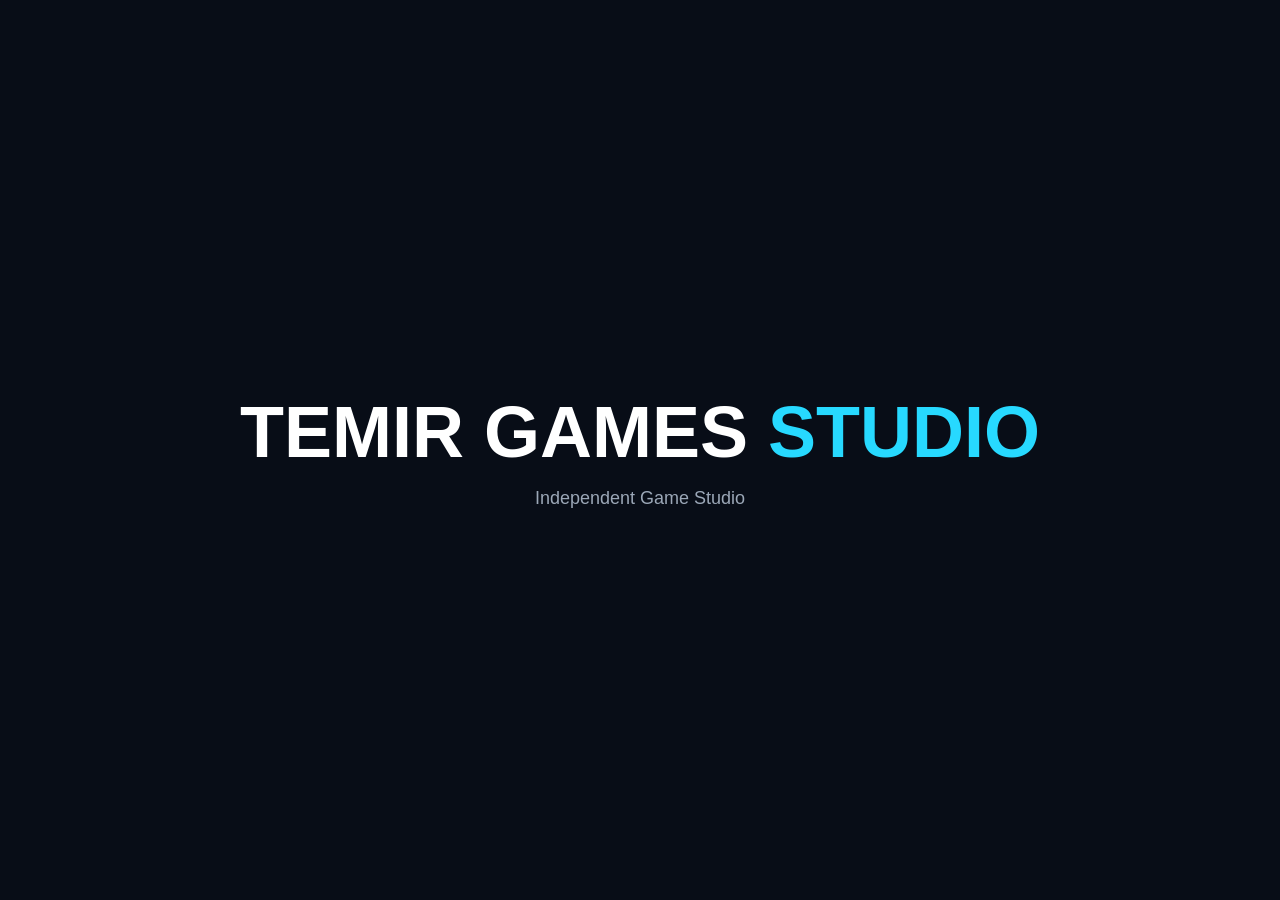
==== index.html @ 4833f93b "Add initial HTML structure for Temir Games Studio" ====
<!DOCTYPE html>
<html lang="tr">
<head>
    <meta charset="UTF-8">
    <meta name="viewport" content="width=device-width, initial-scale=1.0">

    <title>Temir Games Studio</title>

    <style>
        * {
            box-sizing: border-box;
            margin: 0;
            padding: 0;
        }

        body {
            min-height: 100vh;
            display: flex;
            align-items: center;
            justify-content: center;
            background: #080d17;
            color: #ffffff;
            font-family: Arial, sans-serif;
        }

        .container {
            text-align: center;
            padding: 30px;
        }

        h1 {
            font-size: clamp(36px, 7vw, 72px);
            margin-bottom: 15px;
        }

        p {
            font-size: 18px;
            color: #9ba7b7;
        }

        .accent {
            color: #27d9ff;
        }
    </style>
</head>

<body>

    <main class="container">
        <h1>TEMIR GAMES <span class="accent">STUDIO</span></h1>
        <p>Independent Game Studio</p>
    </main>

</body>
</html>
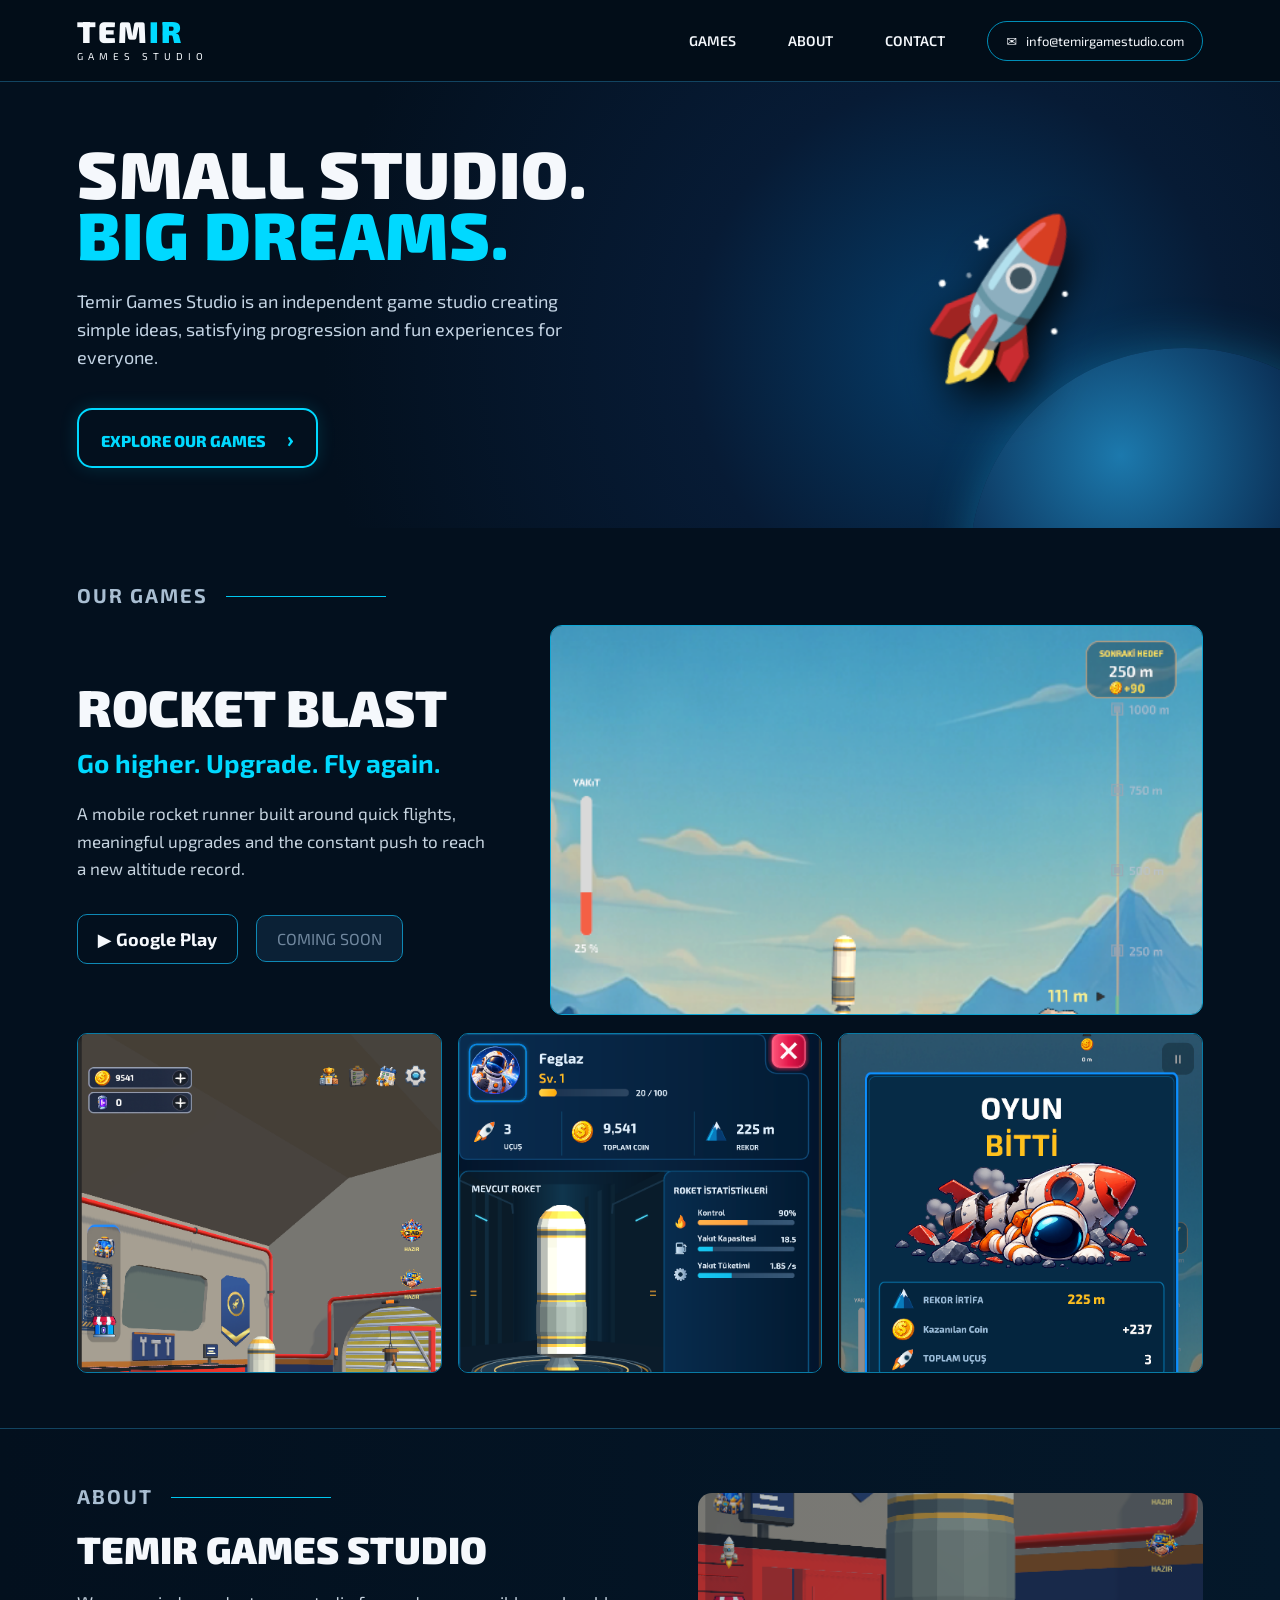
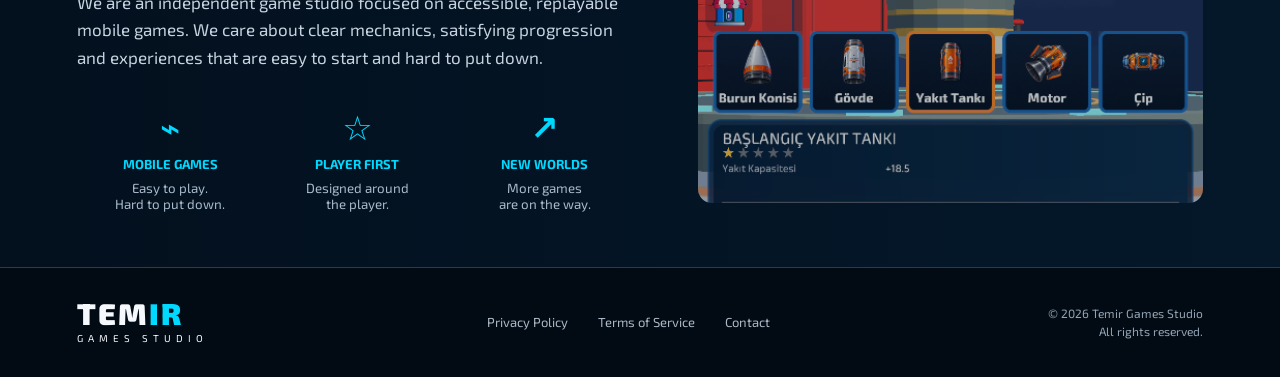
==== commit dba3bcb9: "Add files via upload" ====
--- a/index.html
+++ b/index.html
@@ -1,55 +1,77 @@
-<!DOCTYPE html>
-<html lang="tr">
+<!doctype html>
+<html lang="en">
 <head>
-    <meta charset="UTF-8">
-    <meta name="viewport" content="width=device-width, initial-scale=1.0">
+  <meta charset="utf-8">
+  <meta name="viewport" content="width=device-width,initial-scale=1">
+  <meta name="description" content="Temir Games Studio — independent mobile game studio and creator of Rocket Blast.">
+  <title>Temir Games Studio</title>
+  <link rel="preconnect" href="https://fonts.googleapis.com">
+  <link rel="preconnect" href="https://fonts.gstatic.com" crossorigin>
+  <link href="https://fonts.googleapis.com/css2?family=Exo+2:wght@400;500;600;700;800;900&display=swap" rel="stylesheet">
+  <link rel="stylesheet" href="style.css">
+</head>
+<body>
+<header class="nav">
+  <a class="brand" href="#top" aria-label="Temir Games Studio">
+    <strong>TEM<span>IR</span></strong><small>GAMES STUDIO</small>
+  </a>
+  <nav><a href="#games">GAMES</a><a href="#about">ABOUT</a><a href="#contact">CONTACT</a></nav>
+  <a class="mail" href="mailto:info@temirgamestudio.com">✉ &nbsp; info@temirgamestudio.com</a>
+</header>
 
-    <title>Temir Games Studio</title>
+<main id="top">
+<section class="hero">
+  <div class="stars"></div>
+  <div class="hero-copy">
+    <h1>SMALL STUDIO.<br><em>BIG DREAMS.</em></h1>
+    <p>Temir Games Studio is an independent game studio creating simple ideas, satisfying progression and fun experiences for everyone.</p>
+    <a class="button" href="#games">EXPLORE OUR GAMES <b>›</b></a>
+  </div>
+  <div class="hero-art" aria-hidden="true">
+    <div class="planet"></div>
+    <div class="rocket">🚀</div>
+  </div>
+</section>
 
-    <style>
-        * {
-            box-sizing: border-box;
-            margin: 0;
-            padding: 0;
-        }
+<section class="games section" id="games">
+  <div class="eyebrow">OUR GAMES</div>
+  <div class="game-lead">
+    <div class="game-copy">
+      <h2>ROCKET BLAST</h2>
+      <h3>Go higher. Upgrade. Fly again.</h3>
+      <p>A mobile rocket runner built around quick flights, meaningful upgrades and the constant push to reach a new altitude record.</p>
+      <div class="store-row"><span class="store">▶ <b>Google Play</b></span><span class="soon">COMING SOON</span></div>
+    </div>
+    <figure class="feature-shot"><img src="assets/gameplay.png" alt="Rocket Blast gameplay"></figure>
+  </div>
 
-        body {
-            min-height: 100vh;
-            display: flex;
-            align-items: center;
-            justify-content: center;
-            background: #080d17;
-            color: #ffffff;
-            font-family: Arial, sans-serif;
-        }
+  <div class="gallery">
+    <figure><img src="assets/garage.png" alt="Rocket Blast garage"></figure>
+    <figure><img src="assets/inventory.png" alt="Rocket Blast inventory"></figure>
+    <figure><img src="assets/gameover.png" alt="Rocket Blast game over screen"></figure>
+  </div>
+</section>
 
-        .container {
-            text-align: center;
-            padding: 30px;
-        }
+<section class="about section" id="about">
+  <div>
+    <div class="eyebrow">ABOUT</div>
+    <h2>TEMIR GAMES STUDIO</h2>
+    <p>We are an independent game studio focused on accessible, replayable mobile games. We care about clear mechanics, satisfying progression and experiences that are easy to start and hard to put down.</p>
+    <div class="values">
+      <div><b>⌁</b><strong>MOBILE GAMES</strong><small>Easy to play.<br>Hard to put down.</small></div>
+      <div><b>☆</b><strong>PLAYER FIRST</strong><small>Designed around<br>the player.</small></div>
+      <div><b>↗</b><strong>NEW WORLDS</strong><small>More games<br>are on the way.</small></div>
+    </div>
+  </div>
+  <figure class="about-shot"><img src="assets/garage-detail.png" alt="Rocket Blast garage detail"></figure>
+</section>
+</main>
 
-        h1 {
-            font-size: clamp(36px, 7vw, 72px);
-            margin-bottom: 15px;
-        }
-
-        p {
-            font-size: 18px;
-            color: #9ba7b7;
-        }
-
-        .accent {
-            color: #27d9ff;
-        }
-    </style>
-</head>
-
-<body>
-
-    <main class="container">
-        <h1>TEMIR GAMES <span class="accent">STUDIO</span></h1>
-        <p>Independent Game Studio</p>
-    </main>
-
+<footer id="contact">
+  <div class="brand footer-brand"><strong>TEM<span>IR</span></strong><small>GAMES STUDIO</small></div>
+  <div class="footer-links"><a href="privacy.html">Privacy Policy</a><a href="terms.html">Terms of Service</a><a href="mailto:info@temirgamestudio.com">Contact</a></div>
+  <div class="copyright">© 2026 Temir Games Studio<br>All rights reserved.</div>
+</footer>
+<script src="script.js"></script>
 </body>
-</html>
+</html>
--- a/style.css
+++ b/style.css
@@ -0,0 +1 @@
+*{box-sizing:border-box}html{scroll-behavior:smooth}body{margin:0;background:#03101e;color:#f5f8fc;font-family:"Exo 2",system-ui,sans-serif}a{color:inherit;text-decoration:none}.nav{height:82px;padding:0 max(6vw,24px);display:flex;align-items:center;gap:42px;border-bottom:1px solid #124461;background:#020d18;position:sticky;top:0;z-index:20}.brand{display:flex;flex-direction:column;line-height:.78;margin-right:auto}.brand strong{font-size:30px;letter-spacing:2px;font-weight:900}.brand span,.hero em,.game-copy h3{color:#00d9ff}.brand small{letter-spacing:5px;font-size:10px;margin-top:9px}.nav nav{display:flex;gap:52px;font-weight:600;font-size:14px}.nav nav a:hover{color:#00d9ff}.mail{border:1px solid #008eb8;border-radius:24px;padding:11px 18px;font-size:13px}.hero{min-height:390px;position:relative;overflow:hidden;display:flex;align-items:center;padding:60px max(6vw,24px);background:radial-gradient(circle at 75% 60%,#063d6a 0,#071b35 27%,#03101e 64%)}.hero-copy{position:relative;z-index:3;max-width:590px}.hero h1{font-size:clamp(44px,5.2vw,74px);line-height:.92;margin:0 0 24px;font-weight:900;letter-spacing:1px}.hero h1 em{font-style:normal}.hero p{max-width:510px;font-size:18px;line-height:1.55;color:#c4d4e4}.button{display:inline-block;margin-top:18px;border:2px solid #00d9ff;border-radius:15px;padding:15px 22px;font-weight:800;color:#00d9ff;box-shadow:0 0 18px #00d9ff26}.button b{font-size:22px;margin-left:18px}.hero-art{position:absolute;right:0;top:0;width:55%;height:100%}.planet{position:absolute;width:430px;height:430px;border-radius:50%;right:-120px;bottom:-250px;background:radial-gradient(circle at 35% 25%,#1c79ad,#0b3158 42%,#031324 72%);box-shadow:0 0 50px #1bbfff55}.rocket{position:absolute;right:27%;top:29%;font-size:140px;transform:rotate(-12deg);filter:drop-shadow(0 20px 22px #000)}.section{padding:55px max(6vw,24px)}.eyebrow{font-size:20px;font-weight:700;letter-spacing:2px;color:#a9bed2;margin-bottom:18px}.eyebrow:after{content:"";display:inline-block;width:160px;height:1px;background:#00c7ef;margin:0 0 6px 18px}.game-lead{display:grid;grid-template-columns:.78fr 1.22fr;gap:55px;align-items:center}.game-copy h2,.about h2{font-size:clamp(36px,4vw,58px);margin:0 0 10px;font-weight:900}.game-copy h3{font-size:26px;margin:0 0 22px}.game-copy p,.about p{font-size:17px;line-height:1.6;color:#c6d3df}.store-row{display:flex;gap:18px;margin-top:32px;align-items:center}.store,.soon{border:1px solid #0e89b6;border-radius:10px;padding:13px 20px}.store{font-size:18px}.soon{color:#70879e;background:#0b2136}.feature-shot{height:390px;margin:0;border:1px solid #0ea7d5;border-radius:12px;overflow:hidden;background:#071a2b}.feature-shot img{width:100%;height:100%;object-fit:cover;object-position:center}.gallery{display:grid;grid-template-columns:repeat(3,1fr);gap:16px;margin-top:18px}.gallery figure{height:340px;margin:0;border:1px solid #087ba6;border-radius:10px;overflow:hidden;background:#071a2b}.gallery img{width:100%;height:100%;object-fit:cover;object-position:top}.about{border-top:1px solid #124461;display:grid;grid-template-columns:1fr .9fr;gap:60px;align-items:center;background:linear-gradient(90deg,#03101e,#04182a)}.about h2{font-size:38px}.values{display:grid;grid-template-columns:repeat(3,1fr);margin-top:35px;text-align:center}.values div{display:flex;flex-direction:column;gap:8px}.values b{font-size:34px;color:#00d9ff}.values strong{font-size:13px;color:#00d9ff}.values small{color:#a8bacb}.about-shot{height:310px;margin:0;border-radius:14px;overflow:hidden;opacity:.72}.about-shot img{width:100%;height:100%;object-fit:cover}footer{min-height:110px;padding:25px max(6vw,24px);display:flex;align-items:center;gap:40px;border-top:1px solid #124461;background:#020b14}.footer-brand{margin-right:auto}.footer-links{display:flex;gap:30px;color:#aab8c7;font-size:13px}.footer-links a:hover{color:#00d9ff}.copyright{margin-left:auto;font-size:12px;color:#93a4b5;line-height:1.5;text-align:right}@media(max-width:800px){.nav{height:68px}.nav nav{display:none}.mail{font-size:0;padding:10px}.mail:first-letter{font-size:16px}.hero{min-height:520px;align-items:flex-start;padding-top:65px}.hero-art{width:100%;opacity:.45}.rocket{font-size:100px;right:10%;top:60%}.hero h1{font-size:44px}.game-lead,.about{grid-template-columns:1fr}.feature-shot{height:520px}.gallery{grid-template-columns:1fr}.gallery figure{height:580px}.about-shot{height:400px}.values{gap:8px}footer{flex-direction:column;text-align:center}.footer-brand,.copyright{margin:0}.copyright{text-align:center}.footer-links{flex-wrap:wrap;justify-content:center}}
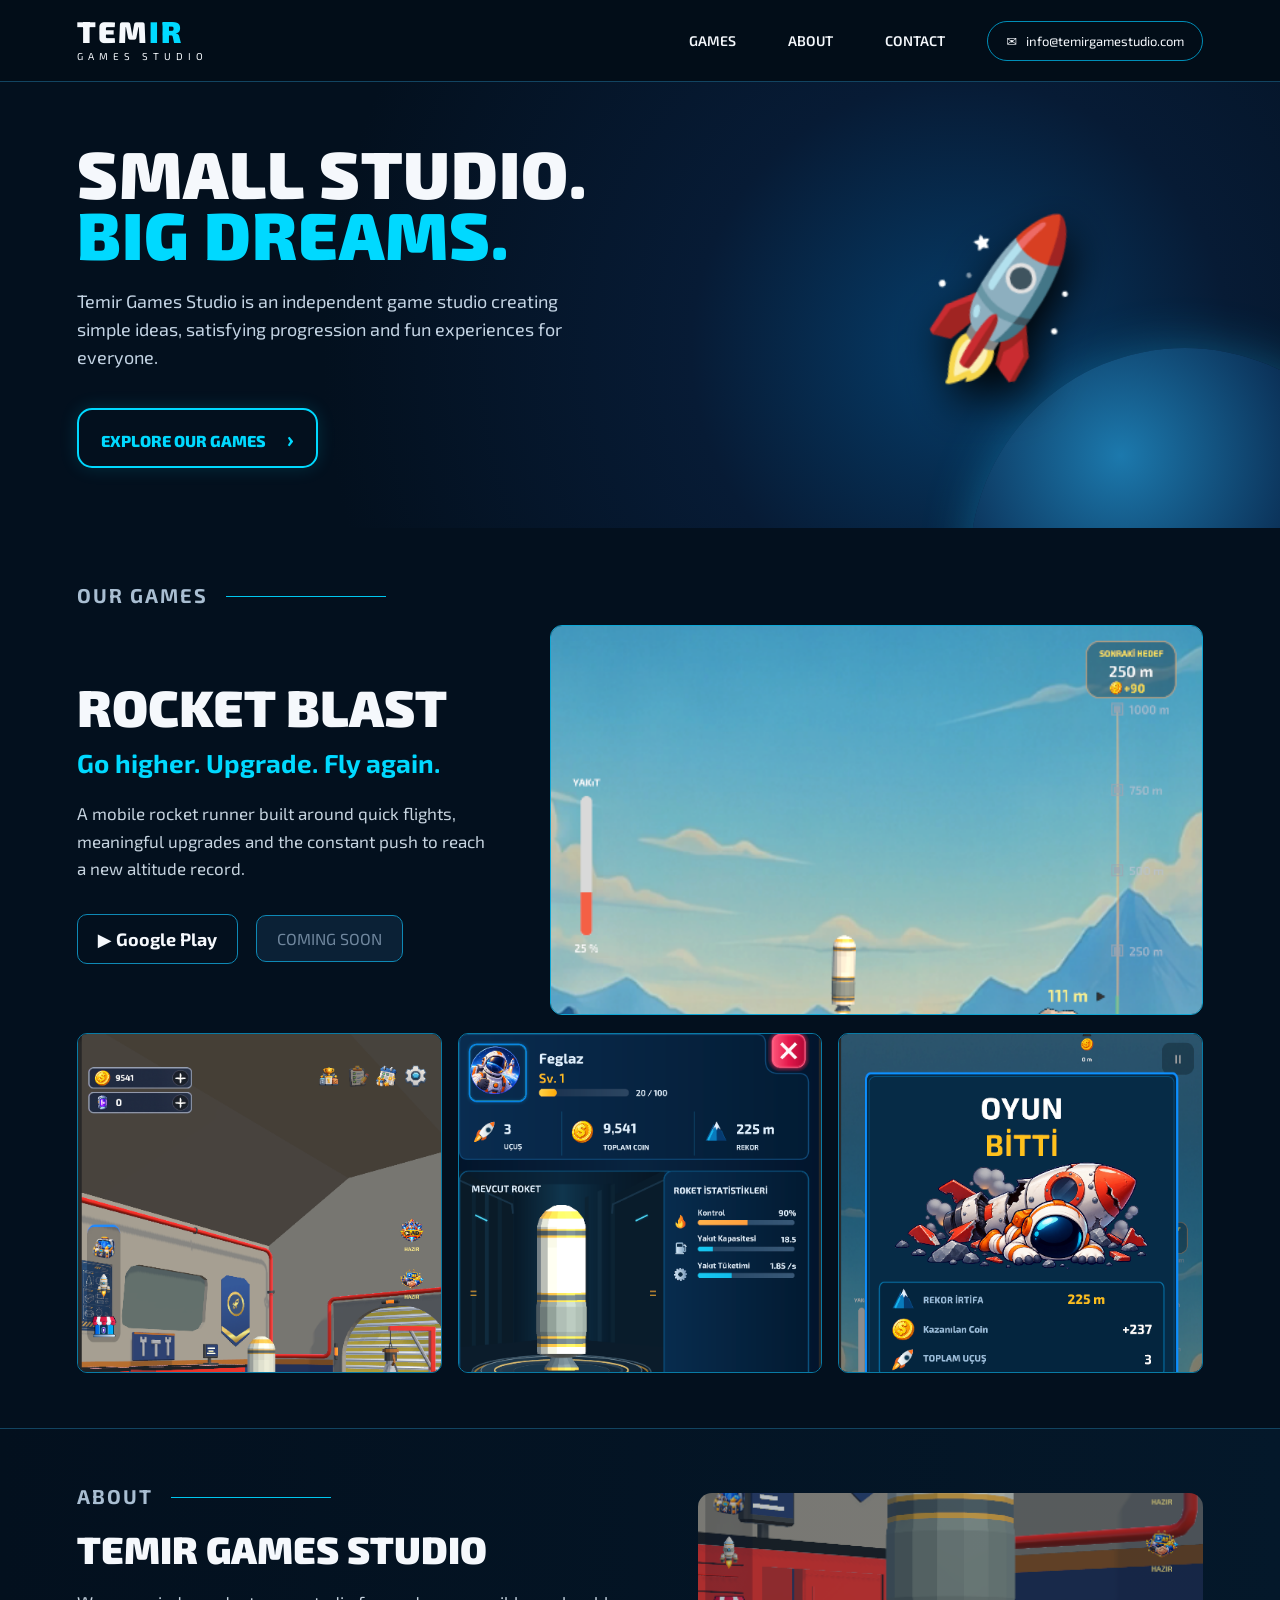
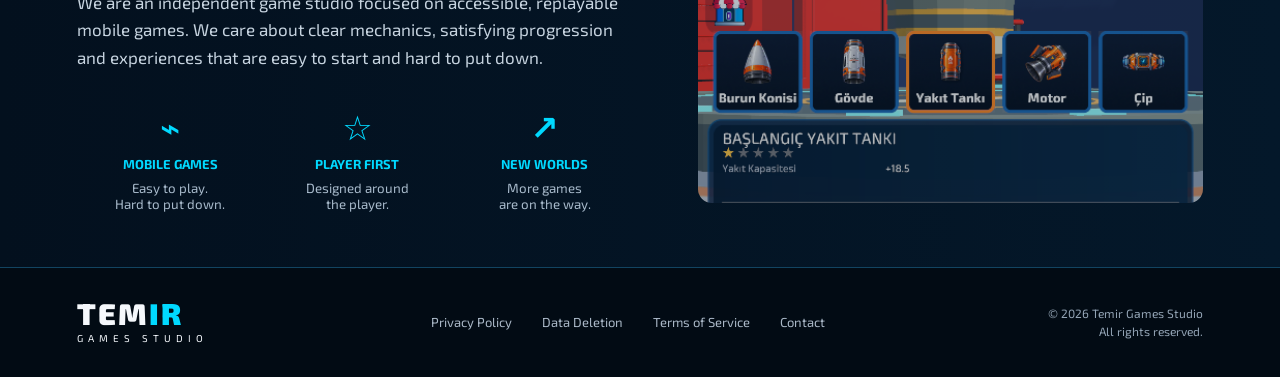
==== commit 4709bc98: "Add files via upload" ====
--- a/index.html
+++ b/index.html
@@ -69,7 +69,7 @@
 
 <footer id="contact">
   <div class="brand footer-brand"><strong>TEM<span>IR</span></strong><small>GAMES STUDIO</small></div>
-  <div class="footer-links"><a href="privacy.html">Privacy Policy</a><a href="terms.html">Terms of Service</a><a href="mailto:info@temirgamestudio.com">Contact</a></div>
+  <div class="footer-links"><a href="privacy.html">Privacy Policy</a><a href="delete-data.html">Data Deletion</a><a href="terms.html">Terms of Service</a><a href="mailto:info@temirgamestudio.com">Contact</a></div>
   <div class="copyright">© 2026 Temir Games Studio<br>All rights reserved.</div>
 </footer>
 <script src="script.js"></script>
--- a/style.css
+++ b/style.css
@@ -1 +1,16 @@
-*{box-sizing:border-box}html{scroll-behavior:smooth}body{margin:0;background:#03101e;color:#f5f8fc;font-family:"Exo 2",system-ui,sans-serif}a{color:inherit;text-decoration:none}.nav{height:82px;padding:0 max(6vw,24px);display:flex;align-items:center;gap:42px;border-bottom:1px solid #124461;background:#020d18;position:sticky;top:0;z-index:20}.brand{display:flex;flex-direction:column;line-height:.78;margin-right:auto}.brand strong{font-size:30px;letter-spacing:2px;font-weight:900}.brand span,.hero em,.game-copy h3{color:#00d9ff}.brand small{letter-spacing:5px;font-size:10px;margin-top:9px}.nav nav{display:flex;gap:52px;font-weight:600;font-size:14px}.nav nav a:hover{color:#00d9ff}.mail{border:1px solid #008eb8;border-radius:24px;padding:11px 18px;font-size:13px}.hero{min-height:390px;position:relative;overflow:hidden;display:flex;align-items:center;padding:60px max(6vw,24px);background:radial-gradient(circle at 75% 60%,#063d6a 0,#071b35 27%,#03101e 64%)}.hero-copy{position:relative;z-index:3;max-width:590px}.hero h1{font-size:clamp(44px,5.2vw,74px);line-height:.92;margin:0 0 24px;font-weight:900;letter-spacing:1px}.hero h1 em{font-style:normal}.hero p{max-width:510px;font-size:18px;line-height:1.55;color:#c4d4e4}.button{display:inline-block;margin-top:18px;border:2px solid #00d9ff;border-radius:15px;padding:15px 22px;font-weight:800;color:#00d9ff;box-shadow:0 0 18px #00d9ff26}.button b{font-size:22px;margin-left:18px}.hero-art{position:absolute;right:0;top:0;width:55%;height:100%}.planet{position:absolute;width:430px;height:430px;border-radius:50%;right:-120px;bottom:-250px;background:radial-gradient(circle at 35% 25%,#1c79ad,#0b3158 42%,#031324 72%);box-shadow:0 0 50px #1bbfff55}.rocket{position:absolute;right:27%;top:29%;font-size:140px;transform:rotate(-12deg);filter:drop-shadow(0 20px 22px #000)}.section{padding:55px max(6vw,24px)}.eyebrow{font-size:20px;font-weight:700;letter-spacing:2px;color:#a9bed2;margin-bottom:18px}.eyebrow:after{content:"";display:inline-block;width:160px;height:1px;background:#00c7ef;margin:0 0 6px 18px}.game-lead{display:grid;grid-template-columns:.78fr 1.22fr;gap:55px;align-items:center}.game-copy h2,.about h2{font-size:clamp(36px,4vw,58px);margin:0 0 10px;font-weight:900}.game-copy h3{font-size:26px;margin:0 0 22px}.game-copy p,.about p{font-size:17px;line-height:1.6;color:#c6d3df}.store-row{display:flex;gap:18px;margin-top:32px;align-items:center}.store,.soon{border:1px solid #0e89b6;border-radius:10px;padding:13px 20px}.store{font-size:18px}.soon{color:#70879e;background:#0b2136}.feature-shot{height:390px;margin:0;border:1px solid #0ea7d5;border-radius:12px;overflow:hidden;background:#071a2b}.feature-shot img{width:100%;height:100%;object-fit:cover;object-position:center}.gallery{display:grid;grid-template-columns:repeat(3,1fr);gap:16px;margin-top:18px}.gallery figure{height:340px;margin:0;border:1px solid #087ba6;border-radius:10px;overflow:hidden;background:#071a2b}.gallery img{width:100%;height:100%;object-fit:cover;object-position:top}.about{border-top:1px solid #124461;display:grid;grid-template-columns:1fr .9fr;gap:60px;align-items:center;background:linear-gradient(90deg,#03101e,#04182a)}.about h2{font-size:38px}.values{display:grid;grid-template-columns:repeat(3,1fr);margin-top:35px;text-align:center}.values div{display:flex;flex-direction:column;gap:8px}.values b{font-size:34px;color:#00d9ff}.values strong{font-size:13px;color:#00d9ff}.values small{color:#a8bacb}.about-shot{height:310px;margin:0;border-radius:14px;overflow:hidden;opacity:.72}.about-shot img{width:100%;height:100%;object-fit:cover}footer{min-height:110px;padding:25px max(6vw,24px);display:flex;align-items:center;gap:40px;border-top:1px solid #124461;background:#020b14}.footer-brand{margin-right:auto}.footer-links{display:flex;gap:30px;color:#aab8c7;font-size:13px}.footer-links a:hover{color:#00d9ff}.copyright{margin-left:auto;font-size:12px;color:#93a4b5;line-height:1.5;text-align:right}@media(max-width:800px){.nav{height:68px}.nav nav{display:none}.mail{font-size:0;padding:10px}.mail:first-letter{font-size:16px}.hero{min-height:520px;align-items:flex-start;padding-top:65px}.hero-art{width:100%;opacity:.45}.rocket{font-size:100px;right:10%;top:60%}.hero h1{font-size:44px}.game-lead,.about{grid-template-columns:1fr}.feature-shot{height:520px}.gallery{grid-template-columns:1fr}.gallery figure{height:580px}.about-shot{height:400px}.values{gap:8px}footer{flex-direction:column;text-align:center}.footer-brand,.copyright{margin:0}.copyright{text-align:center}.footer-links{flex-wrap:wrap;justify-content:center}}+*{box-sizing:border-box}html{scroll-behavior:smooth}body{margin:0;background:#03101e;color:#f5f8fc;font-family:"Exo 2",system-ui,sans-serif}a{color:inherit;text-decoration:none}.nav{height:82px;padding:0 max(6vw,24px);display:flex;align-items:center;gap:42px;border-bottom:1px solid #124461;background:#020d18;position:sticky;top:0;z-index:20}.brand{display:flex;flex-direction:column;line-height:.78;margin-right:auto}.brand strong{font-size:30px;letter-spacing:2px;font-weight:900}.brand span,.hero em,.game-copy h3{color:#00d9ff}.brand small{letter-spacing:5px;font-size:10px;margin-top:9px}.nav nav{display:flex;gap:52px;font-weight:600;font-size:14px}.nav nav a:hover{color:#00d9ff}.mail{border:1px solid #008eb8;border-radius:24px;padding:11px 18px;font-size:13px}.hero{min-height:390px;position:relative;overflow:hidden;display:flex;align-items:center;padding:60px max(6vw,24px);background:radial-gradient(circle at 75% 60%,#063d6a 0,#071b35 27%,#03101e 64%)}.hero-copy{position:relative;z-index:3;max-width:590px}.hero h1{font-size:clamp(44px,5.2vw,74px);line-height:.92;margin:0 0 24px;font-weight:900;letter-spacing:1px}.hero h1 em{font-style:normal}.hero p{max-width:510px;font-size:18px;line-height:1.55;color:#c4d4e4}.button{display:inline-block;margin-top:18px;border:2px solid #00d9ff;border-radius:15px;padding:15px 22px;font-weight:800;color:#00d9ff;box-shadow:0 0 18px #00d9ff26}.button b{font-size:22px;margin-left:18px}.hero-art{position:absolute;right:0;top:0;width:55%;height:100%}.planet{position:absolute;width:430px;height:430px;border-radius:50%;right:-120px;bottom:-250px;background:radial-gradient(circle at 35% 25%,#1c79ad,#0b3158 42%,#031324 72%);box-shadow:0 0 50px #1bbfff55}.rocket{position:absolute;right:27%;top:29%;font-size:140px;transform:rotate(-12deg);filter:drop-shadow(0 20px 22px #000)}.section{padding:55px max(6vw,24px)}.eyebrow{font-size:20px;font-weight:700;letter-spacing:2px;color:#a9bed2;margin-bottom:18px}.eyebrow:after{content:"";display:inline-block;width:160px;height:1px;background:#00c7ef;margin:0 0 6px 18px}.game-lead{display:grid;grid-template-columns:.78fr 1.22fr;gap:55px;align-items:center}.game-copy h2,.about h2{font-size:clamp(36px,4vw,58px);margin:0 0 10px;font-weight:900}.game-copy h3{font-size:26px;margin:0 0 22px}.game-copy p,.about p{font-size:17px;line-height:1.6;color:#c6d3df}.store-row{display:flex;gap:18px;margin-top:32px;align-items:center}.store,.soon{border:1px solid #0e89b6;border-radius:10px;padding:13px 20px}.store{font-size:18px}.soon{color:#70879e;background:#0b2136}.feature-shot{height:390px;margin:0;border:1px solid #0ea7d5;border-radius:12px;overflow:hidden;background:#071a2b}.feature-shot img{width:100%;height:100%;object-fit:cover;object-position:center}.gallery{display:grid;grid-template-columns:repeat(3,1fr);gap:16px;margin-top:18px}.gallery figure{height:340px;margin:0;border:1px solid #087ba6;border-radius:10px;overflow:hidden;background:#071a2b}.gallery img{width:100%;height:100%;object-fit:cover;object-position:top}.about{border-top:1px solid #124461;display:grid;grid-template-columns:1fr .9fr;gap:60px;align-items:center;background:linear-gradient(90deg,#03101e,#04182a)}.about h2{font-size:38px}.values{display:grid;grid-template-columns:repeat(3,1fr);margin-top:35px;text-align:center}.values div{display:flex;flex-direction:column;gap:8px}.values b{font-size:34px;color:#00d9ff}.values strong{font-size:13px;color:#00d9ff}.values small{color:#a8bacb}.about-shot{height:310px;margin:0;border-radius:14px;overflow:hidden;opacity:.72}.about-shot img{width:100%;height:100%;object-fit:cover}footer{min-height:110px;padding:25px max(6vw,24px);display:flex;align-items:center;gap:40px;border-top:1px solid #124461;background:#020b14}.footer-brand{margin-right:auto}.footer-links{display:flex;gap:30px;color:#aab8c7;font-size:13px}.footer-links a:hover{color:#00d9ff}.copyright{margin-left:auto;font-size:12px;color:#93a4b5;line-height:1.5;text-align:right}@media(max-width:800px){.nav{height:68px}.nav nav{display:none}.mail{font-size:0;padding:10px}.mail:first-letter{font-size:16px}.hero{min-height:520px;align-items:flex-start;padding-top:65px}.hero-art{width:100%;opacity:.45}.rocket{font-size:100px;right:10%;top:60%}.hero h1{font-size:44px}.game-lead,.about{grid-template-columns:1fr}.feature-shot{height:520px}.gallery{grid-template-columns:1fr}.gallery figure{height:580px}.about-shot{height:400px}.values{gap:8px}footer{flex-direction:column;text-align:center}.footer-brand,.copyright{margin:0}.copyright{text-align:center}.footer-links{flex-wrap:wrap;justify-content:center}}
+
+.policy-wrap{max-width:980px;margin:0 auto;padding:56px 24px 90px}
+.policy-top{display:flex;justify-content:space-between;gap:20px;align-items:center;margin-bottom:48px}
+.policy-back{color:#00d9ff;font-weight:700}
+.policy-card{background:#06182a;border:1px solid #0a5c80;border-radius:18px;padding:clamp(24px,4vw,52px);box-shadow:0 18px 80px #0006}
+.policy-card h1{font-size:clamp(38px,6vw,64px);margin:0 0 8px}
+.policy-meta{color:#8ea8bd;margin-bottom:30px;line-height:1.7}
+.policy-card section{padding:22px 0;border-top:1px solid #123650}
+.policy-card h2{color:#00d9ff;font-size:24px;margin:0 0 14px}
+.policy-card p,.policy-card li{color:#c6d3df;line-height:1.75}
+.policy-card a{color:#21dcff;text-decoration:underline}
+.policy-card code{background:#0a243b;padding:3px 7px;border-radius:6px}
+.policy-card ul{padding-left:22px}
+.delete-actions{display:flex;gap:14px;flex-wrap:wrap;margin:26px 0}
+.delete-note{border-left:3px solid #00d9ff;background:#071f34;padding:16px 18px;border-radius:8px}
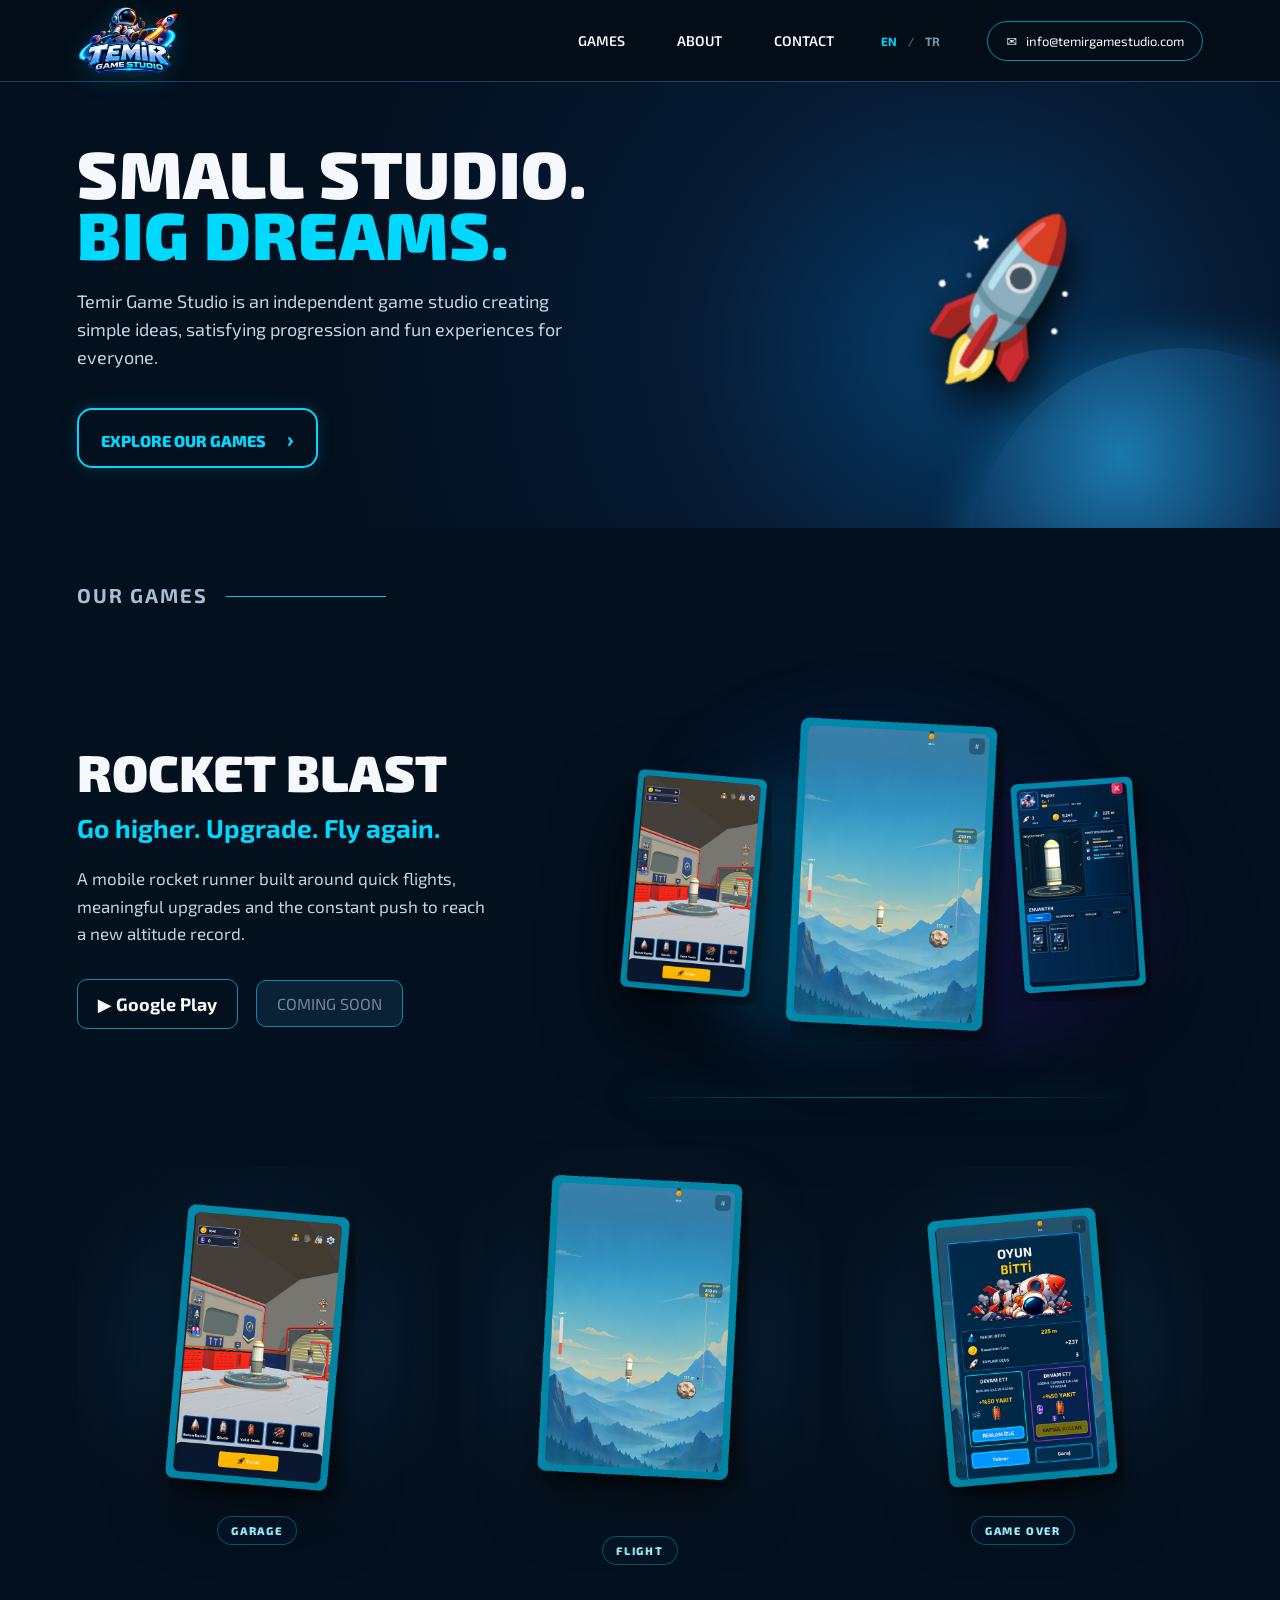
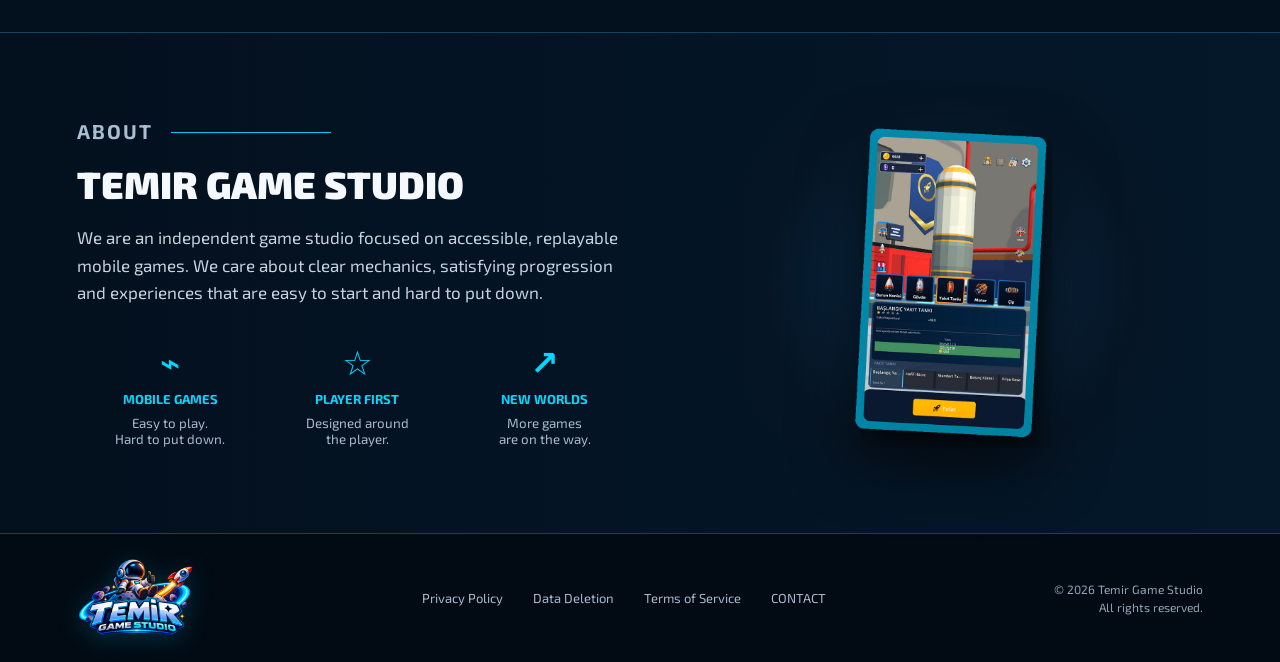
==== commit 1c75b075: "Add files via upload" ====
--- a/index.html
+++ b/index.html
@@ -3,8 +3,8 @@
 <head>
   <meta charset="utf-8">
   <meta name="viewport" content="width=device-width,initial-scale=1">
-  <meta name="description" content="Temir Games Studio — independent mobile game studio and creator of Rocket Blast.">
-  <title>Temir Games Studio</title>
+  <meta name="description" content="Temir Game Studio — independent mobile game studio and creator of Rocket Blast.">
+  <title>Temir Game Studio</title>
   <link rel="preconnect" href="https://fonts.googleapis.com">
   <link rel="preconnect" href="https://fonts.gstatic.com" crossorigin>
   <link href="https://fonts.googleapis.com/css2?family=Exo+2:wght@400;500;600;700;800;900&display=swap" rel="stylesheet">
@@ -12,10 +12,8 @@
 </head>
 <body>
 <header class="nav">
-  <a class="brand" href="#top" aria-label="Temir Games Studio">
-    <strong>TEM<span>IR</span></strong><small>GAMES STUDIO</small>
-  </a>
-  <nav><a href="#games">GAMES</a><a href="#about">ABOUT</a><a href="#contact">CONTACT</a></nav>
+  <a class="brand logo-brand" href="#top" aria-label="Temir Game Studio"><img src="assets/temir-game-studio-logo.png" alt="Temir Game Studio logo"></a>
+  <nav><a href="#games" data-i18n="games">GAMES</a><a href="#about" data-i18n="about">ABOUT</a><a href="#contact" data-i18n="contact">CONTACT</a></nav><div class="lang-switch"><button data-lang="en">EN</button><span>/</span><button data-lang="tr">TR</button></div>
   <a class="mail" href="mailto:info@temirgamestudio.com">✉ &nbsp; info@temirgamestudio.com</a>
 </header>
 
@@ -23,9 +21,9 @@
 <section class="hero">
   <div class="stars"></div>
   <div class="hero-copy">
-    <h1>SMALL STUDIO.<br><em>BIG DREAMS.</em></h1>
-    <p>Temir Games Studio is an independent game studio creating simple ideas, satisfying progression and fun experiences for everyone.</p>
-    <a class="button" href="#games">EXPLORE OUR GAMES <b>›</b></a>
+    <h1><span data-i18n="hero1">SMALL STUDIO.</span><br><em data-i18n="hero2">BIG DREAMS.</em></h1>
+    <p data-i18n="heroP">Temir Game Studio is an independent game studio creating simple ideas, satisfying progression and fun experiences for everyone.</p>
+    <a class="button" href="#games"><span data-i18n="explore">EXPLORE OUR GAMES</span> <b>›</b></a>
   </div>
   <div class="hero-art" aria-hidden="true">
     <div class="planet"></div>
@@ -34,43 +32,46 @@
 </section>
 
 <section class="games section" id="games">
-  <div class="eyebrow">OUR GAMES</div>
+  <div class="eyebrow" data-i18n="ourGames">OUR GAMES</div>
   <div class="game-lead">
     <div class="game-copy">
       <h2>ROCKET BLAST</h2>
-      <h3>Go higher. Upgrade. Fly again.</h3>
-      <p>A mobile rocket runner built around quick flights, meaningful upgrades and the constant push to reach a new altitude record.</p>
-      <div class="store-row"><span class="store">▶ <b>Google Play</b></span><span class="soon">COMING SOON</span></div>
+      <h3 data-i18n="tagline">Go higher. Upgrade. Fly again.</h3>
+      <p data-i18n="gameP">A mobile rocket runner built around quick flights, meaningful upgrades and the constant push to reach a new altitude record.</p>
+      <div class="store-row"><span class="store">▶ <b>Google Play</b></span><span class="soon" data-i18n="coming">COMING SOON</span></div>
     </div>
-    <figure class="feature-shot"><img src="assets/gameplay.png" alt="Rocket Blast gameplay"></figure>
+    <div class="showcase-stage" aria-label="Rocket Blast game showcase">
+      <div class="showcase-glow"></div>
+      <img class="showcase-composite" src="assets/showcase/rocket-blast-showcase.png" alt="Rocket Blast gameplay, garage and inventory showcase">
+    </div>
   </div>
 
-  <div class="gallery">
-    <figure><img src="assets/garage.png" alt="Rocket Blast garage"></figure>
-    <figure><img src="assets/inventory.png" alt="Rocket Blast inventory"></figure>
-    <figure><img src="assets/gameover.png" alt="Rocket Blast game over screen"></figure>
+  <div class="gallery gallery-polished">
+    <figure class="shot-card"><img src="assets/showcase/garage-polished.png" alt="Rocket Blast garage"><figcaption>GARAGE</figcaption></figure>
+    <figure class="shot-card shot-card-main"><img src="assets/showcase/gameplay-polished.png" alt="Rocket Blast gameplay"><figcaption>FLIGHT</figcaption></figure>
+    <figure class="shot-card"><img src="assets/showcase/gameover-polished.png" alt="Rocket Blast game over screen"><figcaption>GAME OVER</figcaption></figure>
   </div>
 </section>
 
 <section class="about section" id="about">
   <div>
-    <div class="eyebrow">ABOUT</div>
-    <h2>TEMIR GAMES STUDIO</h2>
-    <p>We are an independent game studio focused on accessible, replayable mobile games. We care about clear mechanics, satisfying progression and experiences that are easy to start and hard to put down.</p>
+    <div class="eyebrow" data-i18n="aboutEyebrow">ABOUT</div>
+    <h2>TEMIR GAME STUDIO</h2>
+    <p data-i18n="aboutP">We are an independent game studio focused on accessible, replayable mobile games. We care about clear mechanics, satisfying progression and experiences that are easy to start and hard to put down.</p>
     <div class="values">
-      <div><b>⌁</b><strong>MOBILE GAMES</strong><small>Easy to play.<br>Hard to put down.</small></div>
-      <div><b>☆</b><strong>PLAYER FIRST</strong><small>Designed around<br>the player.</small></div>
-      <div><b>↗</b><strong>NEW WORLDS</strong><small>More games<br>are on the way.</small></div>
+      <div><b>⌁</b><strong data-i18n="mobile">MOBILE GAMES</strong><small data-i18n="mobileP">Easy to play.<br>Hard to put down.</small></div>
+      <div><b>☆</b><strong data-i18n="player">PLAYER FIRST</strong><small data-i18n="playerP">Designed around<br>the player.</small></div>
+      <div><b>↗</b><strong data-i18n="worlds">NEW WORLDS</strong><small data-i18n="worldsP">More games<br>are on the way.</small></div>
     </div>
   </div>
-  <figure class="about-shot"><img src="assets/garage-detail.png" alt="Rocket Blast garage detail"></figure>
+  <figure class="about-shot about-shot-polished"><img src="assets/showcase/garage-detail-polished.png" alt="Rocket Blast garage detail"></figure>
 </section>
 </main>
 
 <footer id="contact">
-  <div class="brand footer-brand"><strong>TEM<span>IR</span></strong><small>GAMES STUDIO</small></div>
-  <div class="footer-links"><a href="privacy.html">Privacy Policy</a><a href="delete-data.html">Data Deletion</a><a href="terms.html">Terms of Service</a><a href="mailto:info@temirgamestudio.com">Contact</a></div>
-  <div class="copyright">© 2026 Temir Games Studio<br>All rights reserved.</div>
+  <a class="brand footer-brand logo-brand" href="#top" aria-label="Temir Game Studio"><img src="assets/temir-game-studio-logo.png" alt="Temir Game Studio logo"></a>
+  <div class="footer-links"><a href="privacy.html" data-i18n="privacy">Privacy Policy</a><a href="delete-data.html" data-i18n="deletion">Data Deletion</a><a href="terms.html" data-i18n="terms">Terms of Service</a><a href="mailto:info@temirgamestudio.com" data-i18n="contact">CONTACT</a></div>
+  <div class="copyright">© 2026 Temir Game Studio<br><span data-i18n="rights">All rights reserved.</span></div>
 </footer>
 <script src="script.js"></script>
 </body>
--- a/style.css
+++ b/style.css
@@ -14,3 +14,39 @@
 .policy-card ul{padding-left:22px}
 .delete-actions{display:flex;gap:14px;flex-wrap:wrap;margin:26px 0}
 .delete-note{border-left:3px solid #00d9ff;background:#071f34;padding:16px 18px;border-radius:8px}
+
+.lang-switch{display:flex;align-items:center;gap:6px;font-size:12px;color:#68849b}
+.lang-switch button{border:0;background:transparent;color:#7893a9;font:700 12px "Exo 2",sans-serif;cursor:pointer;padding:5px}
+.lang-switch button.active{color:#00d9ff}
+.lang-switch button:hover{color:#fff}
+@media(max-width:800px){.lang-switch{margin-left:auto}.nav .mail{display:none}}
+.lang-panel[hidden]{display:none!important}
+.logo-brand{display:flex;align-items:center;justify-content:center;line-height:normal}
+.logo-brand img{display:block;width:auto;height:70px;max-width:230px;object-fit:contain;filter:drop-shadow(0 4px 12px #00bde633)}
+.nav .logo-brand{margin-right:auto}
+.nav .logo-brand img{height:68px;max-width:220px}
+.footer-brand.logo-brand img{height:78px;max-width:250px}
+.policy-top .logo-brand img{height:88px;max-width:280px}
+@media(max-width:800px){.nav .logo-brand img{height:56px;max-width:170px}.footer-brand.logo-brand img{height:70px;max-width:220px}.policy-top .logo-brand img{height:72px;max-width:220px}}
+
+
+/* V4.1 — Rocket Blast marketing showcase */
+.showcase-stage{position:relative;min-height:520px;display:flex;align-items:center;justify-content:center;isolation:isolate;overflow:visible}
+.showcase-stage:before{content:"";position:absolute;inset:10% 6%;border-radius:50%;background:radial-gradient(circle,#00cfff22 0,#284cff12 42%,transparent 72%);filter:blur(16px);z-index:-2}
+.showcase-stage:after{content:"";position:absolute;width:76%;height:1px;bottom:9%;background:linear-gradient(90deg,transparent,#00d9ff88,transparent);box-shadow:0 0 34px #00d9ff99;z-index:-1}
+.showcase-composite{display:block;width:min(100%,900px);height:auto;filter:drop-shadow(0 34px 38px #000b);transform:translateY(5px)}
+.gallery-polished{margin-top:2px;gap:22px;align-items:center}
+.gallery-polished .shot-card{height:390px;position:relative;border:0;background:radial-gradient(circle at 50% 45%,#0b3150 0,#061525 55%,transparent 74%);overflow:visible;display:flex;align-items:center;justify-content:center}
+.gallery-polished .shot-card img{width:100%;height:100%;object-fit:contain;filter:drop-shadow(0 24px 28px #000a);transition:transform .25s ease,filter .25s ease}
+.gallery-polished .shot-card:hover img{transform:translateY(-8px) scale(1.025);filter:drop-shadow(0 30px 36px #000c)}
+.gallery-polished figcaption{position:absolute;left:50%;bottom:12px;transform:translateX(-50%);padding:7px 13px;border:1px solid #00d9ff55;border-radius:999px;background:#041525dd;color:#9deeff;font-size:11px;font-weight:800;letter-spacing:1.8px;backdrop-filter:blur(8px)}
+.gallery-polished .shot-card-main{height:430px}
+.about-shot-polished{height:390px;background:radial-gradient(circle at center,#0b3150,#061525 58%,transparent 78%);opacity:1;overflow:visible}
+.about-shot-polished img{object-fit:contain;filter:drop-shadow(0 24px 32px #000b)}
+@media(max-width:800px){
+  .showcase-stage{min-height:420px;margin-top:12px}
+  .showcase-composite{width:112%;max-width:none}
+  .gallery-polished{gap:8px}
+  .gallery-polished .shot-card,.gallery-polished .shot-card-main{height:500px}
+  .about-shot-polished{height:470px}
+}
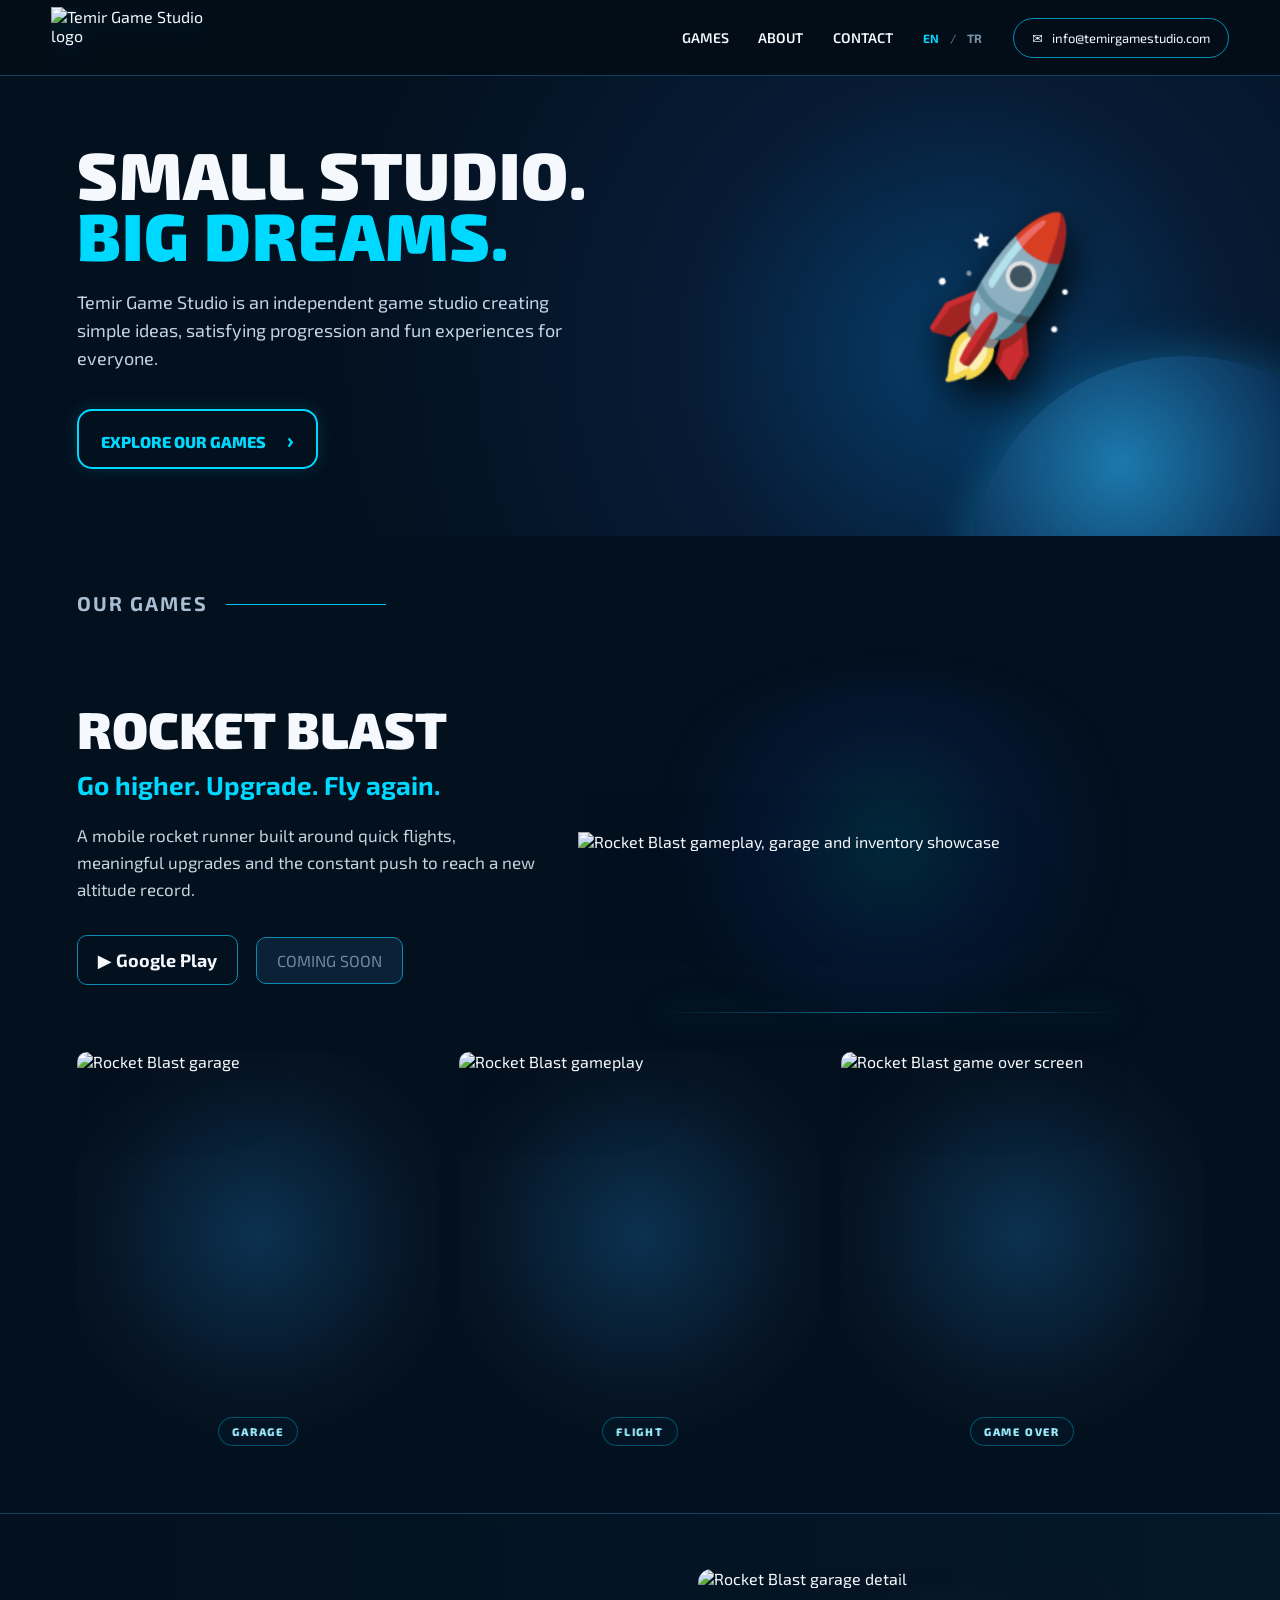
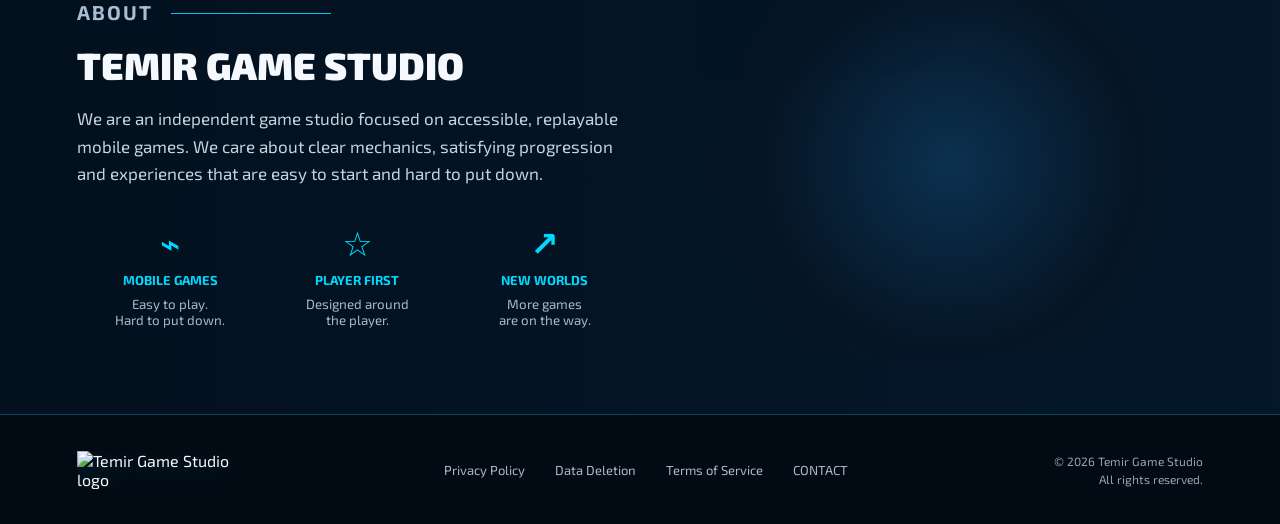
==== commit 63fa07b1: "Add files via upload" ====
--- a/index.html
+++ b/index.html
@@ -12,7 +12,7 @@
 </head>
 <body>
 <header class="nav">
-  <a class="brand logo-brand" href="#top" aria-label="Temir Game Studio"><img src="assets/temir-game-studio-logo.png" alt="Temir Game Studio logo"></a>
+  <a class="brand logo-brand" href="#top" aria-label="Temir Game Studio"><img src="assets/temir-game-studio-logo-web.png" alt="Temir Game Studio logo"></a>
   <nav><a href="#games" data-i18n="games">GAMES</a><a href="#about" data-i18n="about">ABOUT</a><a href="#contact" data-i18n="contact">CONTACT</a></nav><div class="lang-switch"><button data-lang="en">EN</button><span>/</span><button data-lang="tr">TR</button></div>
   <a class="mail" href="mailto:info@temirgamestudio.com">✉ &nbsp; info@temirgamestudio.com</a>
 </header>
@@ -69,7 +69,7 @@
 </main>
 
 <footer id="contact">
-  <a class="brand footer-brand logo-brand" href="#top" aria-label="Temir Game Studio"><img src="assets/temir-game-studio-logo.png" alt="Temir Game Studio logo"></a>
+  <a class="brand footer-brand logo-brand" href="#top" aria-label="Temir Game Studio"><img src="assets/temir-game-studio-logo-web.png" alt="Temir Game Studio logo"></a>
   <div class="footer-links"><a href="privacy.html" data-i18n="privacy">Privacy Policy</a><a href="delete-data.html" data-i18n="deletion">Data Deletion</a><a href="terms.html" data-i18n="terms">Terms of Service</a><a href="mailto:info@temirgamestudio.com" data-i18n="contact">CONTACT</a></div>
   <div class="copyright">© 2026 Temir Game Studio<br><span data-i18n="rights">All rights reserved.</span></div>
 </footer>
--- a/style.css
+++ b/style.css
@@ -50,3 +50,69 @@
   .gallery-polished .shot-card,.gallery-polished .shot-card-main{height:500px}
   .about-shot-polished{height:470px}
 }
+
+
+/* V4.2 — responsive layout and strict logo bounds */
+html,body{max-width:100%;overflow-x:clip}
+img{max-width:100%}
+.nav{height:76px;min-height:76px;padding-inline:clamp(16px,4vw,64px);gap:clamp(12px,2vw,32px)}
+.nav .logo-brand{flex:0 0 auto;width:160px;max-width:160px;height:62px;min-width:0;overflow:hidden;margin-right:auto}
+.nav .logo-brand img{display:block!important;width:100%!important;max-width:100%!important;height:100%!important;max-height:62px!important;object-fit:contain!important;position:static!important;transform:none!important}
+.nav nav{gap:clamp(14px,2.3vw,40px);white-space:nowrap}
+.nav .mail{white-space:nowrap}
+.hero{min-height:460px;overflow:hidden;isolation:isolate}
+.hero-copy{width:min(100%,590px);max-width:590px}
+.hero-art{pointer-events:none;z-index:0}
+.game-lead{grid-template-columns:minmax(0,.85fr) minmax(0,1.15fr);gap:clamp(18px,3vw,48px)}
+.game-copy,.showcase-stage{min-width:0}
+.showcase-stage{min-height:0;max-width:100%;overflow:hidden;aspect-ratio:1.5/1}
+.showcase-composite{width:100%!important;max-width:100%!important;height:auto!important;transform:none;object-fit:contain}
+.gallery-polished{grid-template-columns:repeat(3,minmax(0,1fr));gap:clamp(8px,1.5vw,22px)}
+.gallery-polished .shot-card,.gallery-polished .shot-card-main{height:auto;aspect-ratio:1/1.12;min-width:0;overflow:hidden}
+.gallery-polished .shot-card img{width:100%;height:100%;object-fit:contain}
+.about{grid-template-columns:minmax(0,1fr) minmax(0,.9fr)}
+.about-shot-polished{min-width:0;max-width:100%;overflow:hidden}
+.footer-brand.logo-brand{width:160px;max-width:160px;flex:0 0 160px;overflow:hidden}
+.footer-brand.logo-brand img{width:100%!important;height:auto!important;max-height:85px!important;object-fit:contain!important}
+.policy-top .logo-brand{width:185px;max-width:185px;overflow:hidden}
+.policy-top .logo-brand img{width:100%!important;height:auto!important;max-height:90px!important;object-fit:contain!important}
+@media(max-width:1050px){.nav .mail{display:none}.nav nav{gap:20px}.nav{gap:18px}}
+@media(max-width:800px){
+ .nav{height:68px;min-height:68px;padding:0 16px;gap:12px}
+ .nav .logo-brand{width:112px;max-width:112px;height:54px}
+ .nav .logo-brand img{max-height:54px!important}
+ .nav nav{display:flex;gap:12px;font-size:11px}
+ .nav nav a:last-child{display:none}
+ .lang-switch{margin-left:0;flex-shrink:0}
+ .hero{min-height:390px;padding:54px 20px 60px;align-items:center}
+ .hero h1{font-size:clamp(36px,8vw,54px);line-height:1.03}
+ .hero p{font-size:15px;max-width:460px}
+ .hero-art{opacity:.25}
+ .section{padding:46px 20px}
+ .game-lead,.about{grid-template-columns:minmax(0,1fr);gap:14px}
+ .game-copy h2{font-size:clamp(32px,8vw,48px)}
+ .game-copy h3{font-size:21px}
+ .showcase-stage{width:100%;aspect-ratio:1.5/1;min-height:0;margin-top:10px}
+ .showcase-composite{width:100%!important;max-width:100%!important}
+ .gallery-polished{grid-template-columns:repeat(3,minmax(0,1fr));gap:6px}
+ .gallery-polished .shot-card,.gallery-polished .shot-card-main{height:auto;aspect-ratio:1/1.4}
+ .gallery-polished figcaption{font-size:8px;letter-spacing:.5px;bottom:5px;padding:5px 7px}
+ .about-shot-polished{height:auto;aspect-ratio:1.5/1}
+ .values{grid-template-columns:repeat(3,minmax(0,1fr))}
+ footer{gap:18px;padding:28px 18px}
+ .footer-brand.logo-brand{width:140px;flex:0 0 auto;max-width:140px}
+ .policy-wrap{padding:28px 14px 60px}
+ .policy-card{padding:22px 18px}
+ .policy-card h1{font-size:clamp(30px,7vw,44px);overflow-wrap:anywhere}
+ .policy-card h2{font-size:21px}
+ .policy-top .logo-brand{width:140px;max-width:140px}
+}
+@media(max-width:390px){
+ .nav .logo-brand{width:92px;max-width:92px}
+ .nav nav{gap:9px;font-size:10px}
+ .lang-switch{gap:2px}.lang-switch button{padding:3px;font-size:11px}
+ .hero{padding-inline:16px}
+ .section{padding-inline:16px}
+ .store-row{flex-wrap:wrap;gap:9px}
+ .values strong{font-size:10px}.values small{font-size:11px}
+}
